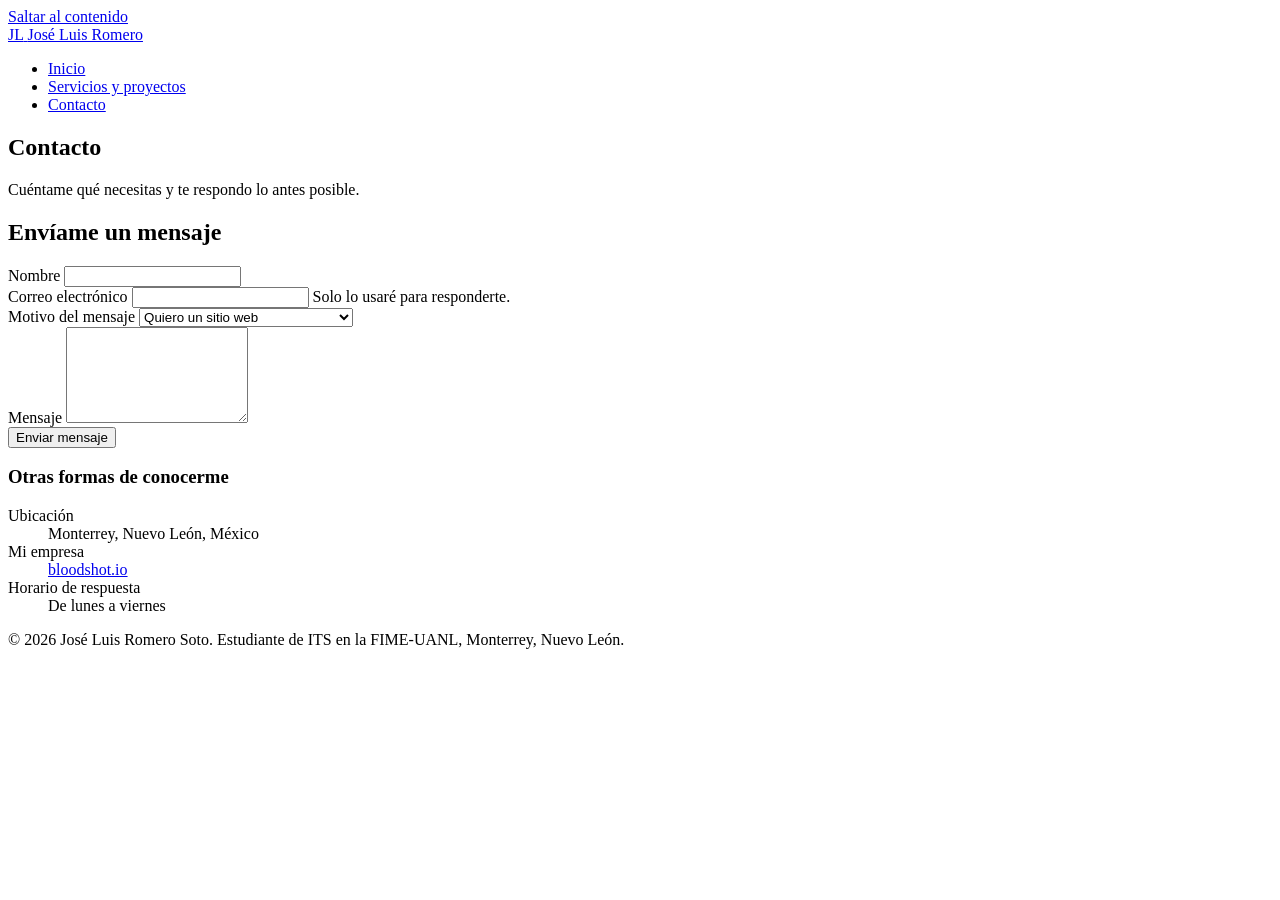
==== contacto.html @ 23353c53 "Subo sitio web" ====
<!DOCTYPE html>
<html lang="es">
<head>
  <meta charset="utf-8">
  <meta name="viewport" content="width=device-width, initial-scale=1">
  <title>Contacto | José Luis Romero</title>
  <meta name="description" content="Formulario de contacto de José Luis Romero.">
  <link rel="icon" href="data:image/svg+xml,%3Csvg xmlns='http://www.w3.org/2000/svg' viewBox='0 0 32 32'%3E%3Ccircle cx='16' cy='16' r='16' fill='%231f4e9e'/%3E%3Ctext x='16' y='21' font-size='14' font-family='Arial' font-weight='700' text-anchor='middle' fill='white'%3EJL%3C/text%3E%3C/svg%3E">
  <link rel="stylesheet" href="css/styles.css">
</head>
<body>
  <a class="skip-link" href="#contenido">Saltar al contenido</a>

  <header class="site-header">
    <div class="contenedor header-inner">
      <a class="marca" href="index.html">
        <span class="marca-icono" aria-hidden="true">JL</span>
        <span>José Luis Romero</span>
      </a>
      <nav aria-label="Principal">
        <ul class="menu">
          <li><a href="index.html">Inicio</a></li>
          <li><a href="servicios.html">Servicios y proyectos</a></li>
          <li><a href="contacto.html" aria-current="page">Contacto</a></li>
        </ul>
      </nav>
    </div>
  </header>

  <main id="contenido" tabindex="-1">
    <section class="hero" aria-labelledby="titulo-contacto">
      <div class="contenedor">
        <h1 id="titulo-contacto">Contacto</h1>
        <p class="lead">
          Cuéntame qué necesitas y te respondo lo antes posible.
        </p>
      </div>
    </section>

    <section class="seccion" aria-labelledby="titulo-formulario">
      <div class="contenedor grid-2">
        <div>
          <h2 id="titulo-formulario">Envíame un mensaje</h2>
          <form class="formulario" action="#" method="post">
            <div class="campo">
              <label for="nombre">Nombre</label>
              <input type="text" id="nombre" name="nombre" autocomplete="name" required>
            </div>
            <div class="campo">
              <label for="correo">Correo electrónico</label>
              <input type="email" id="correo" name="correo" autocomplete="email" aria-describedby="ayuda-correo" required>
              <span class="ayuda" id="ayuda-correo">Solo lo usaré para responderte.</span>
            </div>
            <div class="campo">
              <label for="motivo">Motivo del mensaje</label>
              <select id="motivo" name="motivo">
                <option value="sitio">Quiero un sitio web</option>
                <option value="colaborar">Quiero colaborar en un proyecto</option>
                <option value="otro">Otro motivo</option>
              </select>
            </div>
            <div class="campo">
              <label for="mensaje">Mensaje</label>
              <textarea id="mensaje" name="mensaje" rows="6" required></textarea>
            </div>
            <div>
              <button class="btn" type="submit">Enviar mensaje</button>
            </div>
          </form>
        </div>
        <aside class="tarjeta" aria-labelledby="titulo-otros">
          <h3 id="titulo-otros">Otras formas de conocerme</h3>
          <dl class="datos">
            <div>
              <dt>Ubicación</dt>
              <dd>Monterrey, Nuevo León, México</dd>
            </div>
            <div>
              <dt>Mi empresa</dt>
              <dd><a href="https://bloodshot.io">bloodshot.io</a></dd>
            </div>
            <div>
              <dt>Horario de respuesta</dt>
              <dd>De lunes a viernes</dd>
            </div>
          </dl>
        </aside>
      </div>
    </section>
  </main>

  <footer class="site-footer">
    <div class="contenedor">
      <p>&copy; 2026 José Luis Romero Soto. Estudiante de ITS en la FIME-UANL, Monterrey, Nuevo León.</p>
    </div>
  </footer>
</body>
</html>
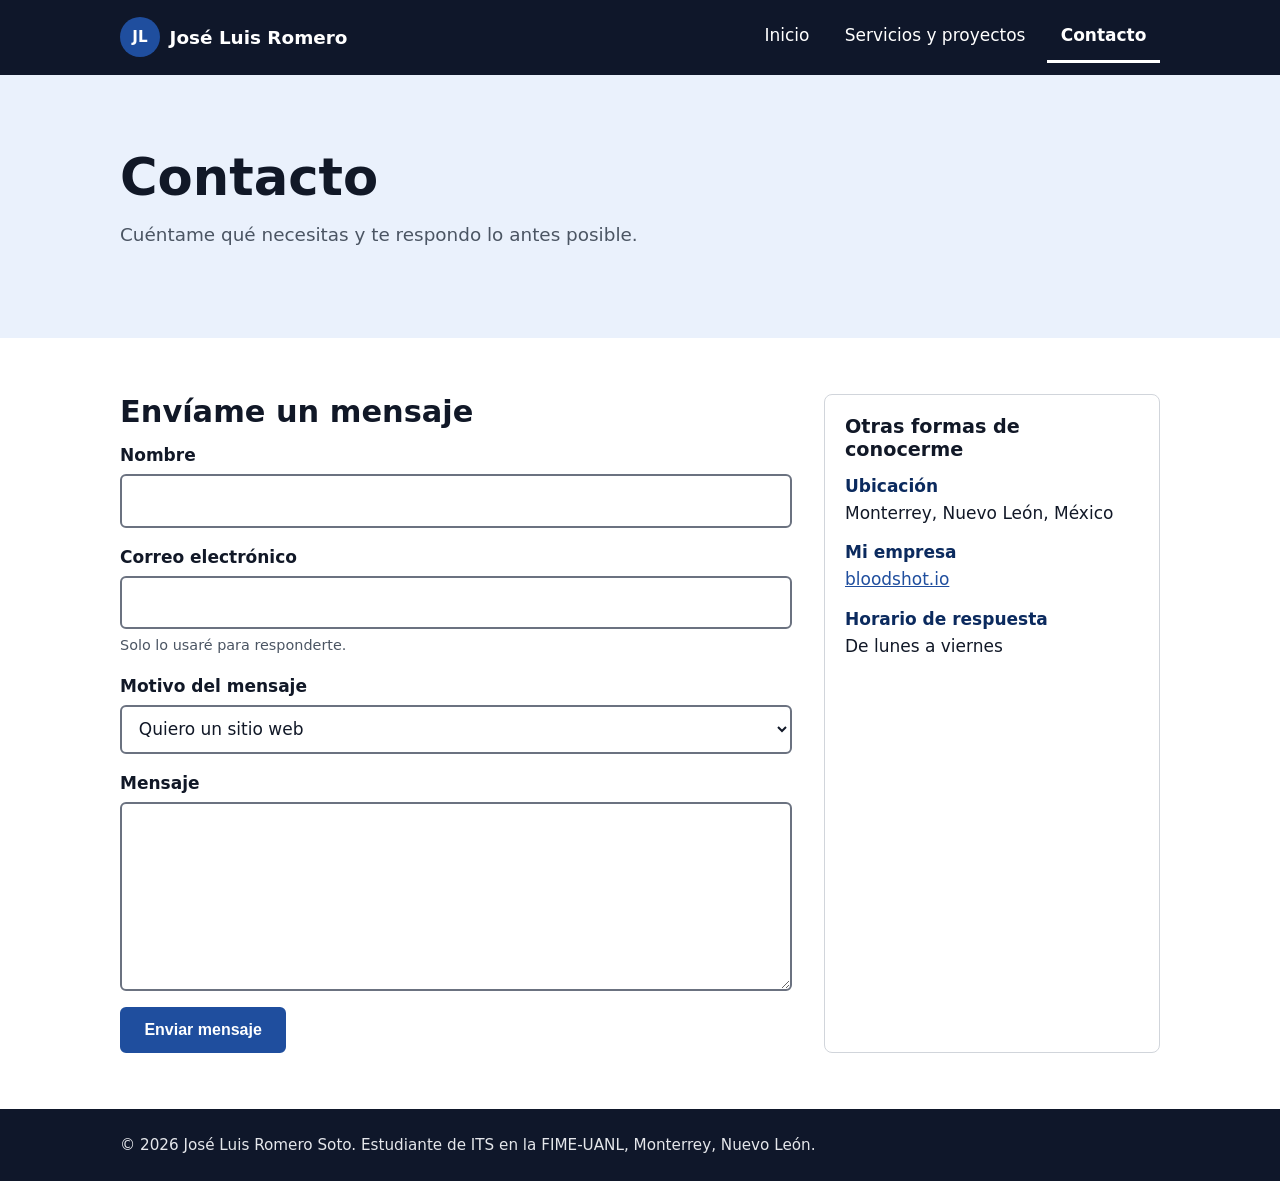
==== commit dd272a59: "Add files via upload" ====
--- a/contacto.html
+++ b/contacto.html
@@ -5,7 +5,7 @@
   <meta name="viewport" content="width=device-width, initial-scale=1">
   <title>Contacto | José Luis Romero</title>
   <meta name="description" content="Formulario de contacto de José Luis Romero.">
-  <link rel="icon" href="data:image/svg+xml,%3Csvg xmlns='http://www.w3.org/2000/svg' viewBox='0 0 32 32'%3E%3Ccircle cx='16' cy='16' r='16' fill='%231f4e9e'/%3E%3Ctext x='16' y='21' font-size='14' font-family='Arial' font-weight='700' text-anchor='middle' fill='white'%3EJL%3C/text%3E%3C/svg%3E">
+  <link rel="icon" href="data:image/svg+xml,%3Csvg%20xmlns='http://www.w3.org/2000/svg'%20viewBox='0%200%2032%2032'%3E%3Ccircle%20cx='16'%20cy='16'%20r='16'%20fill='%231f4e9e'/%3E%3Ctext%20x='16'%20y='21'%20font-size='14'%20font-family='Arial'%20font-weight='700'%20text-anchor='middle'%20fill='white'%3EJL%3C/text%3E%3C/svg%3E">
   <link rel="stylesheet" href="css/styles.css">
 </head>
 <body>
--- a/css/styles.css
+++ b/css/styles.css
@@ -0,0 +1,421 @@
+/* ==========================================================
+   Portafolio de JosÃ© Luis Romero Soto
+   DiseÃ±o mobile-first con Flexbox y Grid.
+   Un breakpoint principal: 768px.
+   ========================================================== */
+
+:root {
+  --tinta: #111827;
+  --suave: #4b5563;
+  --azul: #1f4e9e;
+  --azul-oscuro: #0b2a5e;
+  --azul-claro: #eaf1fc;
+  --oscuro: #0f172a;
+  --gris: #f3f4f6;
+  --borde: #d1d5db;
+  --foco: #f2a900;
+}
+
+* {
+  box-sizing: border-box;
+}
+
+body {
+  margin: 0;
+  font-family: system-ui, -apple-system, "Segoe UI", Roboto, Arial, sans-serif;
+  font-size: 1.0625rem;
+  line-height: 1.6;
+  color: var(--tinta);
+  background-color: #ffffff;
+}
+
+img,
+svg {
+  max-width: 100%;
+}
+
+a {
+  color: var(--azul);
+}
+
+a:hover {
+  color: var(--azul-oscuro);
+}
+
+/* Foco visible para quien navega con teclado */
+a:focus,
+button:focus,
+input:focus,
+select:focus,
+textarea:focus,
+summary:focus {
+  outline: 3px solid var(--foco);
+  outline-offset: 2px;
+}
+
+h1,
+h2,
+h3 {
+  line-height: 1.2;
+  margin: 0 0 0.75rem;
+}
+
+h1 {
+  font-size: 2rem;
+}
+
+h2 {
+  font-size: 1.6rem;
+}
+
+h3 {
+  font-size: 1.2rem;
+}
+
+p {
+  margin: 0 0 1rem;
+}
+
+.contenedor {
+  width: 100%;
+  max-width: 1080px;
+  margin: 0 auto;
+  padding: 0 1.25rem;
+}
+
+/* ---------- Enlace para saltar al contenido ---------- */
+.skip-link {
+  position: absolute;
+  left: 0.5rem;
+  top: -4rem;
+  z-index: 10;
+  padding: 0.6rem 1rem;
+  background-color: #ffffff;
+  color: var(--tinta);
+  font-weight: 700;
+  border: 2px solid var(--tinta);
+}
+
+.skip-link:focus {
+  top: 0.5rem;
+}
+
+/* ---------- Encabezado y navegaciÃ³n (Flexbox) ---------- */
+.site-header {
+  background-color: var(--oscuro);
+  color: #ffffff;
+}
+
+.header-inner {
+  display: flex;
+  flex-direction: column;
+  align-items: flex-start;
+  gap: 0.5rem;
+  padding-top: 0.75rem;
+  padding-bottom: 0.75rem;
+}
+
+.marca {
+  display: flex;
+  align-items: center;
+  gap: 0.6rem;
+  color: #ffffff;
+  font-weight: 700;
+  font-size: 1.15rem;
+  text-decoration: none;
+}
+
+.marca:hover {
+  color: #ffffff;
+}
+
+.marca-icono {
+  display: flex;
+  align-items: center;
+  justify-content: center;
+  width: 2.5rem;
+  height: 2.5rem;
+  border-radius: 50%;
+  background-color: var(--azul);
+  font-size: 0.95rem;
+}
+
+.menu {
+  display: flex;
+  flex-wrap: wrap;
+  gap: 0.25rem 0.5rem;
+  margin: 0;
+  padding: 0;
+  list-style: none;
+}
+
+.menu a {
+  display: block;
+  padding: 0.65rem 0.85rem;
+  color: #ffffff;
+  text-decoration: none;
+  border-bottom: 3px solid transparent;
+}
+
+.menu a:hover {
+  border-bottom-color: #9db9e8;
+}
+
+.menu a[aria-current="page"] {
+  border-bottom-color: #ffffff;
+  font-weight: 700;
+}
+
+/* ---------- Portada (hero) ---------- */
+.hero {
+  background-color: var(--azul-claro);
+  padding: 2.5rem 0;
+}
+
+.hero h1 {
+  font-size: 2.1rem;
+  max-width: 18ch;
+}
+
+.hero .lead {
+  max-width: 60ch;
+  font-size: 1.15rem;
+  color: var(--suave);
+}
+
+.acciones {
+  display: flex;
+  flex-wrap: wrap;
+  gap: 0.75rem;
+  margin-top: 1.5rem;
+}
+
+.btn {
+  display: inline-block;
+  padding: 0.75rem 1.4rem;
+  border: 2px solid var(--azul);
+  border-radius: 6px;
+  background-color: var(--azul);
+  color: #ffffff;
+  font-weight: 700;
+  font-size: 1rem;
+  text-decoration: none;
+  cursor: pointer;
+}
+
+.btn:hover {
+  background-color: var(--azul-oscuro);
+  border-color: var(--azul-oscuro);
+  color: #ffffff;
+}
+
+.btn-secundario {
+  background-color: #ffffff;
+  color: var(--azul);
+}
+
+.btn-secundario:hover {
+  background-color: var(--azul);
+  color: #ffffff;
+}
+
+/* ---------- Secciones ---------- */
+.seccion {
+  padding: 2.5rem 0;
+}
+
+.seccion-gris {
+  background-color: var(--gris);
+}
+
+.intro {
+  max-width: 62ch;
+  color: var(--suave);
+}
+
+/* Rejillas (Grid): una columna en mÃ³vil */
+.grid-2,
+.grid-3 {
+  display: grid;
+  grid-template-columns: 1fr;
+  gap: 1.25rem;
+}
+
+.tarjeta {
+  padding: 1.25rem;
+  background-color: #ffffff;
+  border: 1px solid var(--borde);
+  border-radius: 8px;
+}
+
+.tarjeta p:last-child {
+  margin-bottom: 0;
+}
+
+.etiqueta {
+  display: inline-block;
+  margin-bottom: 0.6rem;
+  padding: 0.15rem 0.6rem;
+  border-radius: 999px;
+  background-color: var(--azul-claro);
+  color: var(--azul-oscuro);
+  font-size: 0.85rem;
+  font-weight: 700;
+}
+
+.pasos {
+  margin: 0;
+  padding: 0;
+  list-style: none;
+  counter-reset: paso;
+}
+
+.pasos li {
+  position: relative;
+  padding: 1.25rem 1.25rem 1.25rem 3.75rem;
+  background-color: #ffffff;
+  border: 1px solid var(--borde);
+  border-radius: 8px;
+  counter-increment: paso;
+}
+
+.pasos li::before {
+  content: counter(paso);
+  position: absolute;
+  left: 1rem;
+  top: 1.1rem;
+  display: flex;
+  align-items: center;
+  justify-content: center;
+  width: 2rem;
+  height: 2rem;
+  border-radius: 50%;
+  background-color: var(--azul);
+  color: #ffffff;
+  font-weight: 700;
+}
+
+.datos {
+  margin: 0;
+}
+
+.datos dt {
+  font-weight: 700;
+  color: var(--azul-oscuro);
+}
+
+.datos dd {
+  margin: 0 0 0.75rem;
+}
+
+.tecnologias {
+  margin: 0.75rem 0 0;
+  padding: 0;
+  list-style: none;
+  display: flex;
+  flex-wrap: wrap;
+  gap: 0.4rem;
+}
+
+.tecnologias li {
+  padding: 0.1rem 0.6rem;
+  border: 1px solid var(--borde);
+  border-radius: 4px;
+  font-size: 0.9rem;
+  color: var(--suave);
+}
+
+/* ---------- Formulario ---------- */
+.formulario {
+  display: flex;
+  flex-direction: column;
+  gap: 1rem;
+}
+
+.campo {
+  display: flex;
+  flex-direction: column;
+  gap: 0.3rem;
+}
+
+.campo label {
+  font-weight: 700;
+}
+
+.ayuda {
+  font-size: 0.9rem;
+  color: var(--suave);
+}
+
+.campo input,
+.campo select,
+.campo textarea {
+  width: 100%;
+  padding: 0.7rem 0.8rem;
+  font: inherit;
+  color: var(--tinta);
+  background-color: #ffffff;
+  border: 2px solid #6b7280;
+  border-radius: 6px;
+}
+
+.campo textarea {
+  min-height: 9rem;
+  resize: vertical;
+}
+
+/* ---------- Pie de pÃ¡gina ---------- */
+.site-footer {
+  padding: 1.5rem 0;
+  background-color: var(--oscuro);
+  color: #e5e7eb;
+  font-size: 0.95rem;
+}
+
+.site-footer p {
+  margin: 0;
+}
+
+.site-footer a {
+  color: #ffffff;
+}
+
+/* ==========================================================
+   Breakpoint: pantallas de 768px o mÃ¡s (tabletas y computadoras)
+   ========================================================== */
+@media (min-width: 768px) {
+  h1 {
+    font-size: 2.6rem;
+  }
+
+  h2 {
+    font-size: 1.9rem;
+  }
+
+  .header-inner {
+    flex-direction: row;
+    align-items: center;
+    justify-content: space-between;
+  }
+
+  .hero {
+    padding: 4.5rem 0;
+  }
+
+  .hero h1 {
+    font-size: 3.2rem;
+  }
+
+  .seccion {
+    padding: 3.5rem 0;
+  }
+
+  .grid-2 {
+    grid-template-columns: 2fr 1fr;
+    gap: 2rem;
+  }
+
+  .grid-3 {
+    grid-template-columns: repeat(3, 1fr);
+  }
+}
